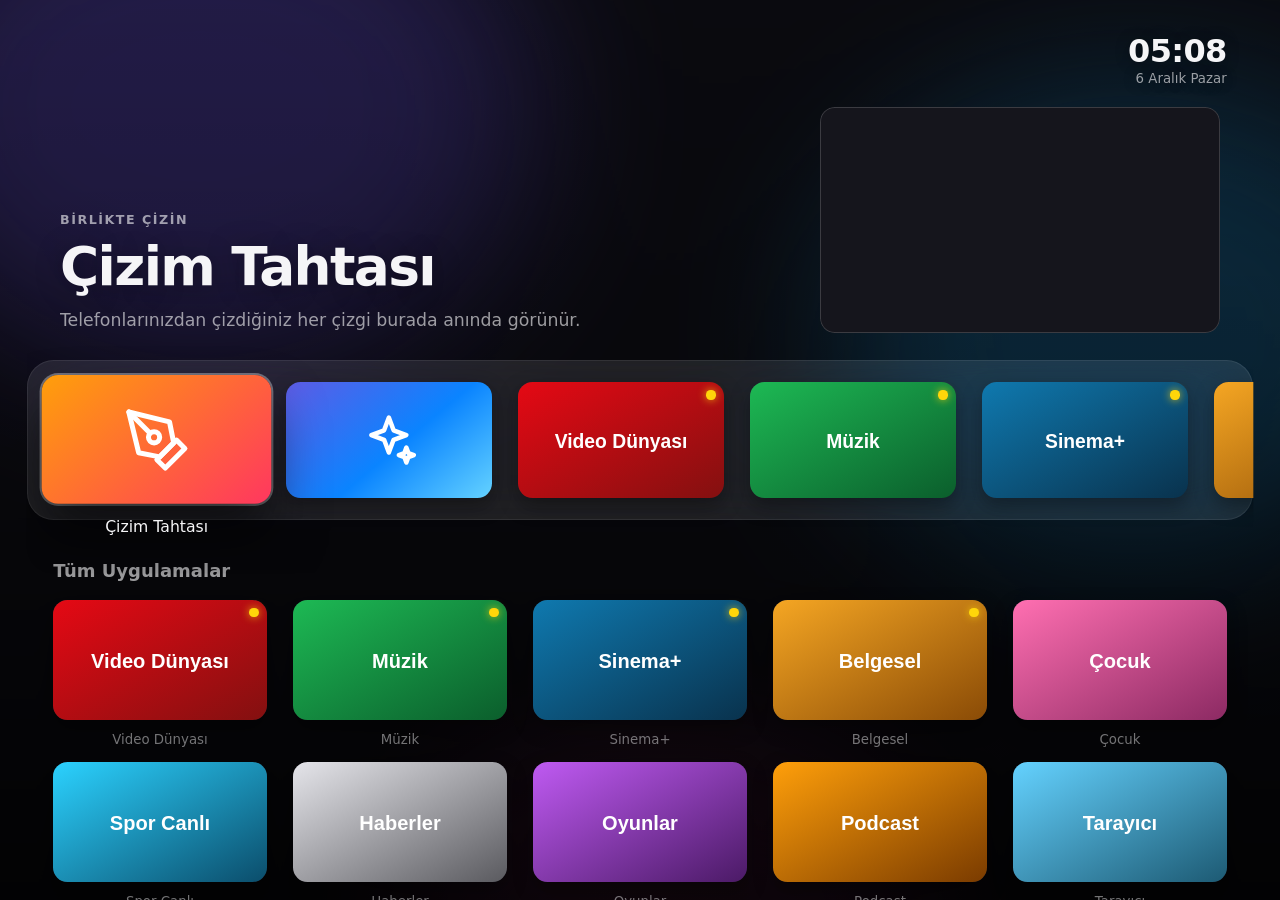
==== app/src/main/assets/web/index.html @ b08f988d "Ev TV 1.0: Android TV kutusu için reklamsız ana ekran - Apple TV tarzı ana ekran: favoriler sırası, " ====
<!doctype html>
<html lang="tr">
<head>
  <meta charset="utf-8">
  <meta name="viewport" content="width=device-width, initial-scale=1">
  <title>Ev TV</title>
  <link rel="stylesheet" href="tv.css">
</head>
<body>
  <!-- Arka plan: odaklanan uygulamanın bulanık görseli + yumuşak renk lekeleri -->
  <div id="wallpaper" aria-hidden="true">
    <div class="wp-layer" id="wpA"></div>
    <div class="wp-layer" id="wpB"></div>
    <div class="wp-blob wp-1"></div>
    <div class="wp-blob wp-2"></div>
    <div class="wp-blob wp-3"></div>
    <div class="wp-shade"></div>
  </div>

  <div class="clock" id="clock"><span id="time">--:--</span><span id="date"></span></div>

  <!-- ANA EKRAN -->
  <section id="home" class="screen active">
    <div id="homeScroller">
      <div class="shelf" id="shelf">
        <div class="shelf-text">
          <div class="shelf-kicker" id="shelfKicker"></div>
          <h1 class="shelf-title" id="shelfTitle">Hoş geldin</h1>
          <p class="shelf-sub" id="shelfSub"></p>
        </div>
        <div class="shelf-side" id="shelfSide"></div>
      </div>

      <div class="dock"><div class="dock-track" id="dock"></div></div>

      <div class="grid-wrap">
        <h2 class="row-title">Tüm Uygulamalar</h2>
        <div class="grid" id="grid"></div>
        <p class="hint">İpucu: Bir uygulamada <b>OK</b>'a basılı tut ya da <b>Menü</b> tuşuna bas → üst sıraya ekle / çıkar</p>
      </div>
    </div>
  </section>

  <!-- ÇİZİM TAHTASI -->
  <section id="draw" class="screen">
    <div class="screen-head">
      <h1>Çizim Tahtası</h1>
      <p>Telefonlarınızdan çizin, burada anında görünsün.</p>
    </div>
    <div class="draw-layout">
      <div class="board-frame"><canvas id="board" width="1920" height="1080"></canvas>
        <div class="board-empty" id="boardEmpty">Henüz çizim yok. Telefonla QR'ı okutup başlayın.</div>
      </div>
      <aside class="side-panel">
        <div class="qr-card"><div class="qr" data-qr></div><span>Telefondan çizmek için okut</span></div>
        <button class="btn focusable" data-action="clearBoard">Tahtayı Temizle</button>
        <button class="btn focusable" data-action="home">Ana Ekran</button>
      </aside>
    </div>
  </section>

  <!-- ASİSTAN -->
  <section id="assistant" class="screen">
    <div class="screen-head">
      <h1>Asistan</h1>
      <p>Kumandanın mikrofon tuşuna bas ya da telefondan yaz.</p>
    </div>
    <div class="assist-layout">
      <div class="chat" id="chat"></div>
      <aside class="side-panel">
        <div class="notice" id="keyNotice" hidden>Asistan için Claude API anahtarı gerekli. QR'ı okut → <b>Ayarlar</b> sekmesine anahtarını yapıştır.</div>
        <div class="qr-card"><div class="qr" data-qr></div><span>Telefondan soru sor</span></div>
        <button class="btn focusable primary" data-action="voice">🎤  Konuş</button>
        <button class="btn focusable" data-action="resetChat">Yeni Sohbet</button>
        <button class="btn focusable" data-action="home">Ana Ekran</button>
      </aside>
    </div>
  </section>

  <!-- TELEFON BAĞLA -->
  <section id="connect" class="screen">
    <div class="connect">
      <div class="qr-card big"><div class="qr" data-qr></div></div>
      <div class="connect-text">
        <h1>Telefonu Bağla</h1>
        <ol>
          <li>Telefon TV kutusuyla <b>aynı Wi-Fi</b>'a bağlı olsun.</li>
          <li>Kamerayla QR kodu okut.</li>
          <li>Açılan sayfadan çiz, asistana sor, ayarları yap.</li>
        </ol>
        <p class="url" id="connectUrl"></p>
        <p class="muted">Eşin de aynı QR'ı okutursa aynı tahtaya birlikte çizersiniz.</p>
        <button class="btn focusable" data-action="home">Ana Ekran</button>
      </div>
    </div>
  </section>

  <div id="toast" role="status"></div>

  <script src="qrcode.js"></script>
  <script src="tv.js"></script>
</body>
</html>
---- app/src/main/assets/web/tv.css ----
/* Ev TV — tvOS esintili, cam efektli koyu arayüz. 1rem = ekran genişliği / 96 (1920px'te 20px). */
:root {
  --bg: #0b0b10;
  --glass: rgba(255, 255, 255, 0.10);
  --glass-strong: rgba(255, 255, 255, 0.18);
  --stroke: rgba(255, 255, 255, 0.16);
  --text: #f5f5f7;
  --muted: rgba(245, 245, 247, 0.62);
  --accent: #0a84ff;
  --radius: 1.1rem;
  --ease: cubic-bezier(.2, .8, .2, 1);
}

* { box-sizing: border-box; }

html {
  font-size: calc(100vw / 96);
  background: var(--bg);
}

body {
  margin: 0;
  width: 100vw;
  height: 100vh;
  overflow: hidden;
  color: var(--text);
  background: var(--bg);
  font-family: -apple-system, "SF Pro Display", "Inter", "Roboto", "Helvetica Neue", system-ui, sans-serif;
  -webkit-font-smoothing: antialiased;
  user-select: none;
  cursor: none;
}

button { font: inherit; color: inherit; }

/* ---------------------------------------------------------------- arka plan */
#wallpaper { position: fixed; inset: 0; overflow: hidden; z-index: 0; }
.wp-layer {
  position: absolute; inset: -10%;
  background-size: cover; background-position: center;
  filter: blur(4rem) saturate(1.4) brightness(.7);
  opacity: 0; transform: scale(1.1);
  transition: opacity 900ms var(--ease);
}
.wp-layer.show { opacity: .85; }
.wp-blob {
  position: absolute; border-radius: 50%;
  filter: blur(6rem); opacity: .55;
  animation: drift 28s ease-in-out infinite alternate;
}
.wp-1 { width: 50rem; height: 40rem; left: -10rem; top: -12rem; background: #3a2d7a; }
.wp-2 { width: 46rem; height: 38rem; right: -12rem; top: 6rem; background: #0f4c6e; animation-duration: 34s; }
.wp-3 { width: 40rem; height: 30rem; left: 30rem; bottom: -18rem; background: #5b1f45; animation-duration: 40s; }
@keyframes drift {
  from { transform: translate(0, 0) scale(1); }
  to   { transform: translate(6rem, 3rem) scale(1.15); }
}
.wp-shade {
  position: absolute; inset: 0;
  background:
    linear-gradient(180deg, rgba(0,0,0,.05) 0%, rgba(0,0,0,.25) 45%, rgba(0,0,0,.75) 100%);
}

/* ---------------------------------------------------------------- saat */
.clock {
  position: fixed; top: 2.4rem; right: 4rem; z-index: 5;
  display: flex; flex-direction: column; align-items: flex-end;
  text-shadow: 0 .1rem 1rem rgba(0,0,0,.4);
}
#time { font-size: 2.4rem; font-weight: 600; letter-spacing: -.02em; }
#date { font-size: 1rem; color: var(--muted); margin-top: .1rem; text-transform: capitalize; }
.clock { transition: opacity 300ms var(--ease); }
body.grid-scrolled .clock { opacity: 0; }

/* ---------------------------------------------------------------- ekranlar */
.screen {
  position: fixed; inset: 0; z-index: 1;
  opacity: 0; visibility: hidden;
  transform: scale(1.02);
  transition: opacity 350ms var(--ease), transform 450ms var(--ease), visibility 0s linear 350ms;
}
.screen.active {
  opacity: 1; visibility: visible; transform: none;
  transition: opacity 350ms var(--ease), transform 450ms var(--ease);
}

/* ---------------------------------------------------------------- ana ekran */
#homeScroller {
  position: relative;
  padding: 0 4rem;
  transition: transform 550ms var(--ease);
}

.shelf {
  height: 27rem;
  display: flex; align-items: flex-end; justify-content: space-between;
  padding: 0 .5rem 2rem;
  transition: opacity 400ms var(--ease);
}
#home.scrolled .shelf { opacity: 0; }
.shelf-text { max-width: 48rem; }
.shelf-kicker {
  font-size: .95rem; font-weight: 600; letter-spacing: .12em; text-transform: uppercase;
  color: var(--muted); margin-bottom: .6rem; min-height: 1.2rem;
}
.shelf-title {
  margin: 0; font-size: 4rem; line-height: 1.15; font-weight: 700; letter-spacing: -.03em;
  text-shadow: 0 .2rem 2rem rgba(0,0,0,.35);
}
.shelf-sub {
  margin: .8rem 0 0; font-size: 1.3rem; line-height: 1.45; color: var(--muted);
  display: -webkit-box; -webkit-line-clamp: 3; -webkit-box-orient: vertical; overflow: hidden;
}
.shelf-side {
  width: 30rem; height: 17rem; flex: none;
  border-radius: var(--radius); overflow: hidden;
  display: flex; align-items: center; justify-content: center;
  transition: opacity 300ms var(--ease);
}
.shelf-side:empty { opacity: 0; }
.shelf-side canvas {
  width: 100%; height: 100%;
  background: #15151c; border: 1px solid var(--stroke); border-radius: var(--radius);
}
.shelf-side .qr-card { transform: scale(.9); }

/* Üst sıra: cam "dock" */
.dock {
  padding: 1.6rem 2rem; margin: 0 -2rem;
  border-radius: 2rem;
  background: var(--glass);
  border: 1px solid rgba(255,255,255,.08);
  backdrop-filter: blur(2.5rem) saturate(1.6);
  -webkit-backdrop-filter: blur(2.5rem) saturate(1.6);
  /* yatayda kırp, dikeyde büyüyen kutucuk ve etiketi taşabilsin */
  clip-path: inset(-6rem 0 -4rem 0 round 2rem);
}
.dock-track {
  position: relative;
  display: flex; gap: 2rem; align-items: center;
  transition: transform 450ms var(--ease);
}

.grid-wrap { padding-top: 3rem; padding-bottom: 20rem; }
.row-title {
  margin: 0 0 1.4rem; font-size: 1.35rem; font-weight: 600; color: var(--muted);
}
.grid {
  display: grid;
  grid-template-columns: repeat(5, 1fr);
  gap: 3.2rem 2rem;
}
.hint { margin-top: 3rem; font-size: 1rem; color: var(--muted); }

/* ---------------------------------------------------------------- kutucuklar */
.tile {
  position: relative;
  flex: none;
  width: 15.4rem;
  transition: transform 300ms var(--ease);
  perspective: 60rem;
}
.grid .tile { width: 100%; }
.tile .art {
  position: relative;
  aspect-ratio: 16 / 9;
  border-radius: var(--radius);
  overflow: hidden;
  background: linear-gradient(160deg, #2c2c35, #1a1a21);
  box-shadow: 0 .6rem 1.4rem rgba(0,0,0,.35);
  transition: transform 300ms var(--ease), box-shadow 300ms var(--ease);
  display: flex; align-items: center; justify-content: center;
}
.tile .art img.banner { width: 100%; height: 100%; object-fit: cover; }
.tile .art img.icon { width: 34%; height: auto; filter: drop-shadow(0 .3rem .6rem rgba(0,0,0,.35)); }
.tile .art .glyph { width: 32%; height: 52%; color: #fff; }
.tile .art::after {
  /* parlama */
  content: ""; position: absolute; inset: 0; pointer-events: none;
  background: linear-gradient(115deg, rgba(255,255,255,0) 30%, rgba(255,255,255,.28) 48%, rgba(255,255,255,0) 62%);
  background-size: 250% 100%; background-position: 120% 0;
  opacity: 0; transition: opacity 300ms var(--ease);
}
.tile .label {
  position: absolute; left: 0; right: 0; top: calc(100% + .9rem);
  text-align: center; font-size: 1.05rem; font-weight: 500;
  white-space: nowrap; overflow: hidden; text-overflow: ellipsis;
  opacity: 0; transform: translateY(-.4rem);
  transition: opacity 250ms var(--ease), transform 250ms var(--ease);
}
.grid .tile .label { opacity: .75; transform: none; font-size: 1rem; color: var(--muted); }
.tile .fav-dot {
  position: absolute; top: .6rem; right: .6rem; width: .7rem; height: .7rem; border-radius: 50%;
  background: #ffd60a; box-shadow: 0 0 .6rem rgba(255,214,10,.8); display: none;
}
.tile.is-fav .fav-dot { display: block; }

.tile.focused { z-index: 3; transform: scale(1.12); }
.tile.focused .art {
  box-shadow: 0 2.2rem 3.5rem rgba(0,0,0,.55), 0 0 0 .14rem rgba(255,255,255,.35);
  animation: float 6s ease-in-out infinite;
}
.tile.focused .art::after { opacity: 1; animation: glare 6s ease-in-out infinite; }
.tile.focused .label { opacity: 1; transform: none; color: var(--text); }
.tile.pressed { transform: scale(1.04); transition-duration: 120ms; }

@keyframes float {
  0%, 100% { transform: rotateX(0deg) rotateY(0deg); }
  25% { transform: rotateX(2deg) rotateY(-3deg); }
  75% { transform: rotateX(-2deg) rotateY(3deg); }
}
@keyframes glare {
  0%, 100% { background-position: 120% 0; }
  50% { background-position: -20% 0; }
}

/* Yerleşik kutucuk renkleri */
.art.c-draw { background: linear-gradient(140deg, #ff9f0a 0%, #ff375f 100%); }
.art.c-assistant { background: linear-gradient(140deg, #5e5ce6 0%, #0a84ff 55%, #64d2ff 100%); }
.art.c-connect { background: linear-gradient(140deg, #30d158 0%, #0e8f6b 100%); }
.art.c-settings { background: linear-gradient(140deg, #8e8e93 0%, #3a3a3c 100%); }

/* ---------------------------------------------------------------- ortak */
.screen-head { padding: 3rem 4rem 0; }
.screen-head h1 { margin: 0; font-size: 3rem; font-weight: 700; letter-spacing: -.03em; }
.screen-head p { margin: .5rem 0 0; font-size: 1.3rem; color: var(--muted); }

.side-panel {
  width: 20rem; flex: none;
  display: flex; flex-direction: column; gap: 1.1rem;
}

.btn {
  display: block; width: 100%;
  padding: 1.05rem 1.4rem; border-radius: 1rem; border: 0;
  background: var(--glass); color: var(--text);
  font-size: 1.25rem; font-weight: 600; text-align: center;
  backdrop-filter: blur(2rem); -webkit-backdrop-filter: blur(2rem);
  transition: transform 220ms var(--ease), background 220ms var(--ease), color 220ms var(--ease), box-shadow 220ms var(--ease);
}
.btn.focused {
  background: #f5f5f7; color: #111;
  transform: scale(1.06);
  box-shadow: 0 1.2rem 2.5rem rgba(0,0,0,.45);
}

.qr-card {
  background: #fff; color: #111; border-radius: 1.2rem;
  padding: 1.1rem; display: flex; flex-direction: column; align-items: center; gap: .7rem;
  font-size: 1rem; font-weight: 600; text-align: center;
  box-shadow: 0 1rem 2.5rem rgba(0,0,0,.35);
}
.qr { width: 12rem; height: 12rem; }
.qr svg { width: 100%; height: 100%; display: block; }
.qr-card.big .qr { width: 26rem; height: 26rem; }

.notice {
  padding: 1rem 1.2rem; border-radius: 1rem;
  background: rgba(255, 159, 10, .16); border: 1px solid rgba(255, 159, 10, .45);
  font-size: 1.05rem; line-height: 1.45;
}

/* ---------------------------------------------------------------- çizim */
.draw-layout { display: flex; gap: 2.5rem; padding: 2rem 4rem; align-items: flex-start; }
.board-frame {
  position: relative; flex: 1;
  aspect-ratio: 16 / 9;
  max-height: calc(100vh - 13rem);
  border-radius: 1.6rem; overflow: hidden;
  background: radial-gradient(120% 120% at 30% 20%, #1e1e27 0%, #121218 70%);
  border: 1px solid var(--stroke);
  box-shadow: 0 2rem 4rem rgba(0,0,0,.5);
}
#board { width: 100%; height: 100%; display: block; }
.board-empty {
  position: absolute; inset: 0; display: flex; align-items: center; justify-content: center;
  font-size: 1.5rem; color: var(--muted); pointer-events: none;
}

/* ---------------------------------------------------------------- asistan */
.assist-layout { display: flex; gap: 2.5rem; padding: 2rem 4rem; height: calc(100vh - 9rem); }
.chat {
  flex: 1; overflow: hidden;
  display: flex; flex-direction: column; justify-content: flex-end; gap: 1.2rem;
  padding: 1rem 1rem 2rem;
  -webkit-mask-image: linear-gradient(180deg, transparent 0, #000 6rem);
  mask-image: linear-gradient(180deg, transparent 0, #000 6rem);
}
.msg {
  max-width: 80%; padding: 1.1rem 1.5rem; border-radius: 1.5rem;
  font-size: 1.55rem; line-height: 1.5; white-space: pre-wrap;
  animation: rise 400ms var(--ease);
}
.msg.user { align-self: flex-end; background: var(--accent); border-bottom-right-radius: .5rem; }
.msg.assistant {
  align-self: flex-start; background: var(--glass-strong);
  backdrop-filter: blur(2rem); -webkit-backdrop-filter: blur(2rem);
  border-bottom-left-radius: .5rem;
}
.msg.error { align-self: center; background: rgba(255, 69, 58, .2); font-size: 1.2rem; }
.msg.typing { display: flex; gap: .5rem; padding: 1.3rem 1.6rem; }
.msg.typing i {
  width: .7rem; height: .7rem; border-radius: 50%; background: var(--text); opacity: .4;
  animation: blink 1.2s infinite;
}
.msg.typing i:nth-child(2) { animation-delay: .2s; }
.msg.typing i:nth-child(3) { animation-delay: .4s; }
.chat-empty { align-self: center; margin: auto; text-align: center; color: var(--muted); font-size: 1.5rem; line-height: 1.6; }
@keyframes blink { 0%, 100% { opacity: .25; } 50% { opacity: 1; } }
@keyframes rise { from { opacity: 0; transform: translateY(1rem); } to { opacity: 1; transform: none; } }

/* ---------------------------------------------------------------- bağlan */
.connect { display: flex; align-items: center; justify-content: center; gap: 5rem; height: 100%; padding: 0 6rem; }
.connect-text { max-width: 40rem; }
.connect-text h1 { margin: 0 0 1.5rem; font-size: 3.4rem; letter-spacing: -.03em; }
.connect-text ol { margin: 0 0 1.5rem; padding-left: 1.8rem; font-size: 1.5rem; line-height: 1.9; }
.connect-text .btn { width: auto; display: inline-block; padding-left: 3rem; padding-right: 3rem; margin-top: 1rem; }
.url { font-family: ui-monospace, "Roboto Mono", monospace; font-size: 1.3rem; background: var(--glass); padding: .7rem 1rem; border-radius: .7rem; display: inline-block; }
.muted { color: var(--muted); font-size: 1.15rem; }

/* ---------------------------------------------------------------- bildirim */
#toast {
  position: fixed; left: 50%; bottom: 3rem; z-index: 10;
  transform: translate(-50%, 2rem); opacity: 0;
  padding: 1rem 1.8rem; border-radius: 1.4rem;
  background: rgba(40, 40, 48, .85); border: 1px solid var(--stroke);
  backdrop-filter: blur(2rem); -webkit-backdrop-filter: blur(2rem);
  font-size: 1.2rem; font-weight: 500;
  transition: opacity 300ms var(--ease), transform 300ms var(--ease);
}
#toast.show { opacity: 1; transform: translate(-50%, 0); }
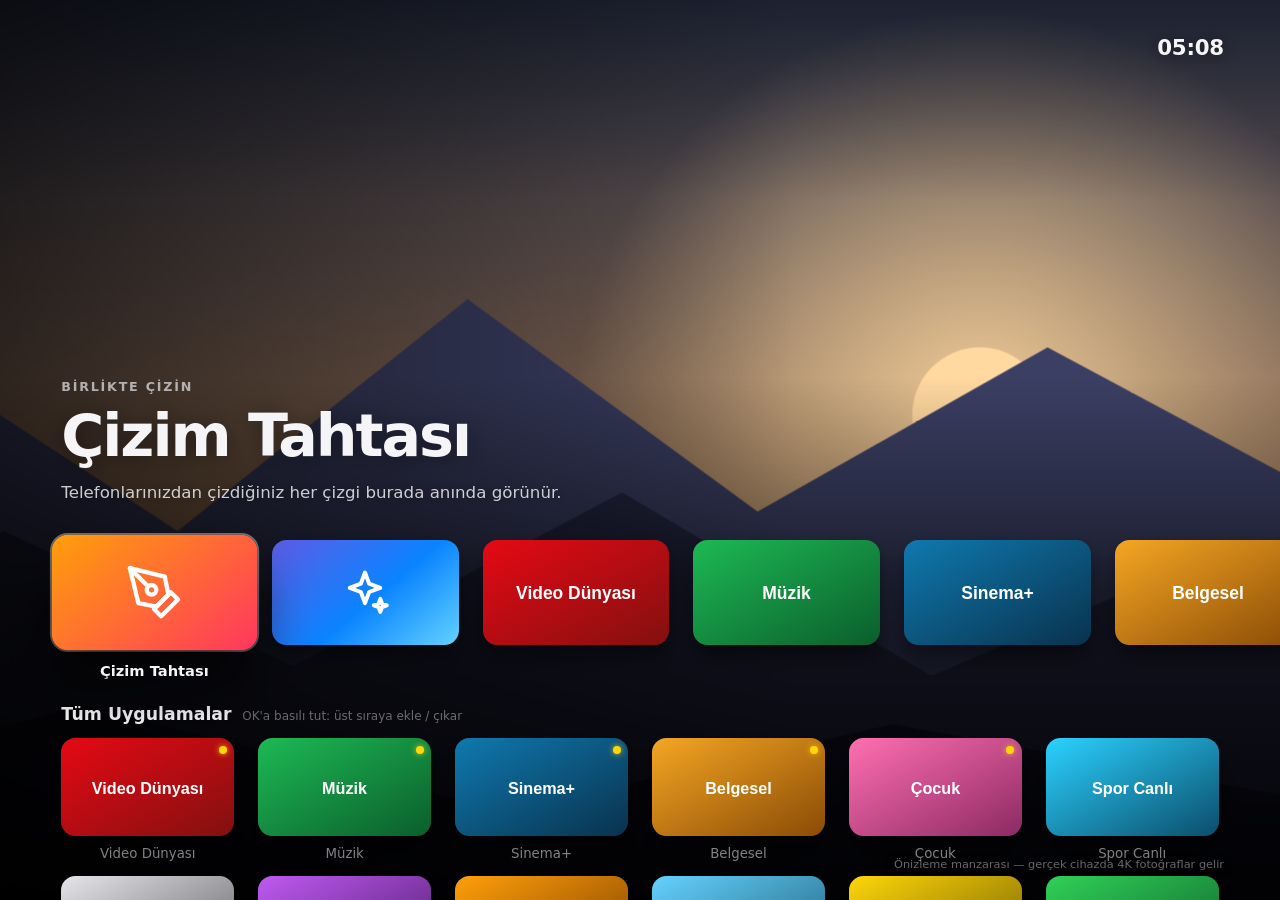
==== commit d0e799d6: "v1.2: sinematik ana ekran — hareketli 4K manzaralar, film/dizi rafları, detay, ekran koruyucu Co-Aut" ====
--- a/app/src/main/assets/web/index.html
+++ b/app/src/main/assets/web/index.html
@@ -7,42 +7,41 @@
   <link rel="stylesheet" href="tv.css">
 </head>
 <body>
-  <!-- Arka plan: odaklanan uygulamanın bulanık görseli + yumuşak renk lekeleri -->
-  <div id="wallpaper" aria-hidden="true">
-    <div class="wp-layer" id="wpA"></div>
-    <div class="wp-layer" id="wpB"></div>
-    <div class="wp-blob wp-1"></div>
-    <div class="wp-blob wp-2"></div>
-    <div class="wp-blob wp-3"></div>
-    <div class="wp-shade"></div>
+  <!-- Arka plan: hareketli 4K manzaralar / seçili yapımın sahne görseli -->
+  <div id="bg" aria-hidden="true">
+    <div class="bg-layer" id="bgA"></div>
+    <div class="bg-layer" id="bgB"></div>
+    <div class="bg-shade"></div>
   </div>
 
-  <div class="clock" id="clock"><span id="time">--:--</span><span id="date"></span></div>
+  <div class="clock" id="clock"><span id="time">--:--</span></div>
+  <div class="credit" id="credit"></div>
 
   <!-- ANA EKRAN -->
   <section id="home" class="screen active">
-    <div id="homeScroller">
-      <div class="shelf" id="shelf">
-        <div class="shelf-text">
-          <div class="shelf-kicker" id="shelfKicker"></div>
-          <h1 class="shelf-title" id="shelfTitle">Hoş geldin</h1>
-          <p class="shelf-sub" id="shelfSub"></p>
-        </div>
-        <div class="shelf-side" id="shelfSide"></div>
-      </div>
+    <div class="hero" id="hero">
+      <div class="hero-kicker" id="heroKicker"></div>
+      <h1 class="hero-title" id="heroTitle"></h1>
+      <div class="hero-meta" id="heroMeta"></div>
+      <p class="hero-sub" id="heroSub"></p>
+    </div>
+    <div class="rows" id="rows"></div>
+  </section>
 
-      <div class="dock"><div class="dock-track" id="dock"></div></div>
-
-      <div class="grid-wrap">
-        <h2 class="row-title">Tüm Uygulamalar</h2>
-        <div class="grid" id="grid"></div>
-        <p class="hint">İpucu: Bir uygulamada <b>OK</b>'a basılı tut ya da <b>Menü</b> tuşuna bas → üst sıraya ekle / çıkar</p>
-      </div>
+  <!-- YAPIM DETAYI -->
+  <section id="detail" class="screen">
+    <div class="detail">
+      <div class="hero-kicker" id="dKicker"></div>
+      <h1 class="detail-title" id="dTitle"></h1>
+      <div class="hero-meta" id="dMeta"></div>
+      <p class="detail-sub" id="dSub"></p>
+      <div class="detail-actions" id="dActions"></div>
+      <p class="detail-note" id="dNote"></p>
     </div>
   </section>
 
   <!-- ÇİZİM TAHTASI -->
-  <section id="draw" class="screen">
+  <section id="draw" class="screen panel-screen">
     <div class="screen-head">
       <h1>Çizim Tahtası</h1>
       <p>Telefonlarınızdan çizin, burada anında görünsün.</p>
@@ -60,7 +59,7 @@
   </section>
 
   <!-- ASİSTAN -->
-  <section id="assistant" class="screen">
+  <section id="assistant" class="screen panel-screen">
     <div class="screen-head">
       <h1>Asistan</h1>
       <p>Kumandanın mikrofon tuşuna bas ya da telefondan yaz.</p>
@@ -68,9 +67,9 @@
     <div class="assist-layout">
       <div class="chat" id="chat"></div>
       <aside class="side-panel">
-        <div class="notice" id="keyNotice" hidden>Asistan için Claude API anahtarı gerekli. QR'ı okut → <b>Ayarlar</b> sekmesine anahtarını yapıştır.</div>
+        <div class="notice" id="keyNotice" hidden>Asistan için Claude API anahtarı gerekli. QR'ı okut → <b>Ayarlar</b>.</div>
         <div class="qr-card"><div class="qr" data-qr></div><span>Telefondan soru sor</span></div>
-        <button class="btn focusable primary" data-action="voice">🎤  Konuş</button>
+        <button class="btn focusable" data-action="voice">🎤  Konuş</button>
         <button class="btn focusable" data-action="resetChat">Yeni Sohbet</button>
         <button class="btn focusable" data-action="home">Ana Ekran</button>
       </aside>
@@ -78,26 +77,33 @@
   </section>
 
   <!-- TELEFON BAĞLA -->
-  <section id="connect" class="screen">
+  <section id="connect" class="screen panel-screen">
     <div class="connect">
       <div class="qr-card big"><div class="qr" data-qr></div></div>
       <div class="connect-text">
         <h1>Telefonu Bağla</h1>
         <ol>
-          <li>Telefon TV kutusuyla <b>aynı Wi-Fi</b>'a bağlı olsun.</li>
-          <li>Kamerayla QR kodu okut.</li>
-          <li>Açılan sayfadan çiz, asistana sor, ayarları yap.</li>
+          <li>Kamerayla QR kodu okut (telefonun internete bağlı olması yeter).</li>
+          <li>Açılan sayfayı ana ekrana ekle; evde de dışarıda da çalışır.</li>
+          <li>Çiz, asistana sor. API anahtarını bir kez evden gir.</li>
         </ol>
         <p class="url" id="connectUrl"></p>
-        <p class="muted">Eşin de aynı QR'ı okutursa aynı tahtaya birlikte çizersiniz.</p>
-        <button class="btn focusable" data-action="home">Ana Ekran</button>
+        <p class="muted">Eşin de aynı QR'ı okutursa aynı tahtaya birlikte çizersiniz — farklı şehirlerde olsanız bile.</p>
+        <button class="btn focusable inline" data-action="home">Ana Ekran</button>
       </div>
     </div>
   </section>
 
+  <!-- EKRAN KORUYUCU -->
+  <div id="saver" aria-hidden="true">
+    <div class="saver-clock" id="saverTime"></div>
+    <div class="saver-date" id="saverDate"></div>
+  </div>
+
   <div id="toast" role="status"></div>
 
   <script src="qrcode.js"></script>
+  <script src="supabase.js"></script>
   <script src="tv.js"></script>
 </body>
 </html>
--- a/app/src/main/assets/web/tv.css
+++ b/app/src/main/assets/web/tv.css
@@ -1,331 +1,324 @@
-/* Ev TV — tvOS esintili, cam efektli koyu arayüz. 1rem = ekran genişliği / 96 (1920px'te 20px). */
+/* Ev TV — tvOS esintili sinematik arayüz. 1rem = ekran genişliği / 96 (1920px'te 20px). */
 :root {
-  --bg: #0b0b10;
-  --glass: rgba(255, 255, 255, 0.10);
-  --glass-strong: rgba(255, 255, 255, 0.18);
-  --stroke: rgba(255, 255, 255, 0.16);
   --text: #f5f5f7;
-  --muted: rgba(245, 245, 247, 0.62);
+  --muted: rgba(245, 245, 247, .66);
+  --faint: rgba(245, 245, 247, .42);
+  --glass: rgba(255, 255, 255, .12);
+  --glass-strong: rgba(255, 255, 255, .2);
+  --stroke: rgba(255, 255, 255, .16);
   --accent: #0a84ff;
   --radius: 1.1rem;
   --ease: cubic-bezier(.2, .8, .2, 1);
+  --row-top: 60vh;
 }
 
 * { box-sizing: border-box; }
-
-html {
-  font-size: calc(100vw / 96);
-  background: var(--bg);
-}
-
+html { font-size: calc(100vw / 96); background: #000; }
 body {
-  margin: 0;
-  width: 100vw;
-  height: 100vh;
-  overflow: hidden;
-  color: var(--text);
-  background: var(--bg);
+  margin: 0; width: 100vw; height: 100vh; overflow: hidden;
+  color: var(--text); background: #000;
   font-family: -apple-system, "SF Pro Display", "Inter", "Roboto", "Helvetica Neue", system-ui, sans-serif;
-  -webkit-font-smoothing: antialiased;
-  user-select: none;
-  cursor: none;
-}
-
+  -webkit-font-smoothing: antialiased; user-select: none; cursor: none;
+}
 button { font: inherit; color: inherit; }
 
-/* ---------------------------------------------------------------- arka plan */
-#wallpaper { position: fixed; inset: 0; overflow: hidden; z-index: 0; }
-.wp-layer {
-  position: absolute; inset: -10%;
+/* ================================================================ arka plan */
+#bg { position: fixed; inset: 0; z-index: 0; overflow: hidden; background: #05060a; }
+.bg-layer {
+  position: absolute; inset: 0;
   background-size: cover; background-position: center;
-  filter: blur(4rem) saturate(1.4) brightness(.7);
-  opacity: 0; transform: scale(1.1);
-  transition: opacity 900ms var(--ease);
-}
-.wp-layer.show { opacity: .85; }
-.wp-blob {
-  position: absolute; border-radius: 50%;
-  filter: blur(6rem); opacity: .55;
-  animation: drift 28s ease-in-out infinite alternate;
-}
-.wp-1 { width: 50rem; height: 40rem; left: -10rem; top: -12rem; background: #3a2d7a; }
-.wp-2 { width: 46rem; height: 38rem; right: -12rem; top: 6rem; background: #0f4c6e; animation-duration: 34s; }
-.wp-3 { width: 40rem; height: 30rem; left: 30rem; bottom: -18rem; background: #5b1f45; animation-duration: 40s; }
-@keyframes drift {
-  from { transform: translate(0, 0) scale(1); }
-  to   { transform: translate(6rem, 3rem) scale(1.15); }
-}
-.wp-shade {
+  opacity: 0; transition: opacity 1600ms ease;
+  will-change: transform, opacity;
+}
+.bg-layer.on { opacity: 1; }
+/* Ken Burns: yavaş yakınlaşma + kayma, yön sırayla değişir */
+.bg-layer.kb1 { animation: kb1 34s linear forwards; }
+.bg-layer.kb2 { animation: kb2 34s linear forwards; }
+.bg-layer.kb3 { animation: kb3 34s linear forwards; }
+.bg-layer.kb4 { animation: kb4 34s linear forwards; }
+@keyframes kb1 { from { transform: scale(1.04) translate(0, 0); } to { transform: scale(1.16) translate(-2.5%, -1.5%); } }
+@keyframes kb2 { from { transform: scale(1.16) translate(2%, 1%); } to { transform: scale(1.04) translate(0, 0); } }
+@keyframes kb3 { from { transform: scale(1.05) translate(2%, -1%); } to { transform: scale(1.15) translate(-1%, 1.5%); } }
+@keyframes kb4 { from { transform: scale(1.15) translate(-2%, 1%); } to { transform: scale(1.05) translate(1.5%, -1%); } }
+.bg-layer.still { animation: none; transform: scale(1.03); }
+.bg-shade {
   position: absolute; inset: 0;
   background:
-    linear-gradient(180deg, rgba(0,0,0,.05) 0%, rgba(0,0,0,.25) 45%, rgba(0,0,0,.75) 100%);
-}
-
-/* ---------------------------------------------------------------- saat */
+    linear-gradient(90deg, rgba(0,0,0,.62) 0%, rgba(0,0,0,.25) 38%, rgba(0,0,0,0) 62%),
+    linear-gradient(180deg, rgba(0,0,0,.35) 0%, rgba(0,0,0,0) 22%, rgba(0,0,0,0) 42%, rgba(0,0,0,.55) 66%, rgba(0,0,0,.9) 100%);
+  transition: background 600ms var(--ease);
+}
+body.deep .bg-shade { background: rgba(0,0,0,.72); }
+body.panel .bg-shade { background: rgba(0,0,0,.78); }
+body.panel .bg-layer { filter: blur(2.5rem) saturate(1.2); transition: opacity 1600ms ease, filter 600ms ease; }
+
+/* ================================================================ üst bilgiler */
 .clock {
-  position: fixed; top: 2.4rem; right: 4rem; z-index: 5;
-  display: flex; flex-direction: column; align-items: flex-end;
-  text-shadow: 0 .1rem 1rem rgba(0,0,0,.4);
-}
-#time { font-size: 2.4rem; font-weight: 600; letter-spacing: -.02em; }
-#date { font-size: 1rem; color: var(--muted); margin-top: .1rem; text-transform: capitalize; }
-.clock { transition: opacity 300ms var(--ease); }
-body.grid-scrolled .clock { opacity: 0; }
-
-/* ---------------------------------------------------------------- ekranlar */
+  position: fixed; top: 2.6rem; right: 4.2rem; z-index: 6;
+  font-size: 1.6rem; font-weight: 600; letter-spacing: -.01em;
+  text-shadow: 0 .1rem 1.2rem rgba(0,0,0,.5);
+  transition: opacity 400ms var(--ease);
+}
+.credit {
+  position: fixed; right: 4.2rem; bottom: 2rem; z-index: 2;
+  max-width: 34rem; text-align: right;
+  font-size: .85rem; line-height: 1.4; color: var(--faint);
+  text-shadow: 0 .1rem .6rem rgba(0,0,0,.6);
+  transition: opacity 600ms var(--ease);
+}
+body.deep .credit, body.panel .credit, body.media .credit { opacity: 0; }
+
+/* ================================================================ ekranlar */
 .screen {
   position: fixed; inset: 0; z-index: 1;
-  opacity: 0; visibility: hidden;
-  transform: scale(1.02);
-  transition: opacity 350ms var(--ease), transform 450ms var(--ease), visibility 0s linear 350ms;
+  opacity: 0; visibility: hidden; transform: scale(1.015);
+  transition: opacity 400ms var(--ease), transform 500ms var(--ease), visibility 0s linear 400ms;
 }
 .screen.active {
   opacity: 1; visibility: visible; transform: none;
-  transition: opacity 350ms var(--ease), transform 450ms var(--ease);
-}
-
-/* ---------------------------------------------------------------- ana ekran */
-#homeScroller {
-  position: relative;
-  padding: 0 4rem;
-  transition: transform 550ms var(--ease);
-}
-
-.shelf {
-  height: 27rem;
-  display: flex; align-items: flex-end; justify-content: space-between;
-  padding: 0 .5rem 2rem;
-  transition: opacity 400ms var(--ease);
-}
-#home.scrolled .shelf { opacity: 0; }
-.shelf-text { max-width: 48rem; }
-.shelf-kicker {
-  font-size: .95rem; font-weight: 600; letter-spacing: .12em; text-transform: uppercase;
-  color: var(--muted); margin-bottom: .6rem; min-height: 1.2rem;
-}
-.shelf-title {
-  margin: 0; font-size: 4rem; line-height: 1.15; font-weight: 700; letter-spacing: -.03em;
-  text-shadow: 0 .2rem 2rem rgba(0,0,0,.35);
-}
-.shelf-sub {
-  margin: .8rem 0 0; font-size: 1.3rem; line-height: 1.45; color: var(--muted);
+  transition: opacity 400ms var(--ease), transform 500ms var(--ease);
+}
+
+/* ================================================================ hero */
+.hero {
+  position: absolute; left: 4.6rem; top: 0; height: calc(var(--row-top) - 2.6rem);
+  width: 52rem;
+  display: flex; flex-direction: column; justify-content: flex-end;
+  transition: opacity 450ms var(--ease), transform 450ms var(--ease);
+}
+.hero.swap { opacity: 0; transform: translateY(.6rem); }
+.hero-kicker {
+  font-size: .95rem; font-weight: 700; letter-spacing: .14em; text-transform: uppercase;
+  color: var(--muted); margin-bottom: .7rem; min-height: 1.2rem;
+}
+.hero-title {
+  margin: 0; font-size: 4.4rem; line-height: 1.12; font-weight: 800; letter-spacing: -.035em;
+  text-shadow: 0 .2rem 1.6rem rgba(0,0,0,.4);
+  max-width: 48rem;
+}
+.hero-meta {
+  display: flex; flex-wrap: wrap; gap: .5rem .9rem; align-items: center;
+  margin-top: .9rem; font-size: 1.05rem; font-weight: 600; color: var(--muted);
+}
+.hero-meta:empty { display: none; }
+.hero-meta .chip {
+  padding: .25rem .65rem; border-radius: .45rem;
+  background: rgba(255,255,255,.16); color: var(--text); font-size: .9rem; font-weight: 700;
+}
+.hero-meta .star { color: #ffd60a; }
+.hero-sub {
+  margin: .8rem 0 0; max-width: 46rem;
+  font-size: 1.25rem; line-height: 1.5; color: rgba(245,245,247,.82);
+  text-shadow: 0 .1rem .8rem rgba(0,0,0,.5);
   display: -webkit-box; -webkit-line-clamp: 3; -webkit-box-orient: vertical; overflow: hidden;
 }
-.shelf-side {
-  width: 30rem; height: 17rem; flex: none;
-  border-radius: var(--radius); overflow: hidden;
+body.deep .hero { opacity: .0; }
+
+/* ================================================================ raflar */
+.rows {
+  position: absolute; left: 0; right: 0; top: var(--row-top);
+  transition: transform 600ms var(--ease);
+}
+.row { padding: 0 4.6rem; margin-bottom: 2.6rem; transition: opacity 450ms var(--ease); }
+.row[data-row=top] { margin-bottom: 4.4rem; }
+.row.past { opacity: 0; }
+.row-title {
+  margin: 0 0 1.1rem; font-size: 1.3rem; font-weight: 700; color: var(--text);
+  text-shadow: 0 .1rem .8rem rgba(0,0,0,.5);
+}
+.row-title small { font-weight: 500; color: var(--faint); font-size: .9rem; margin-left: .8rem; }
+.track-clip { overflow: visible; margin: 0 -4.6rem; padding: 0 4.6rem; clip-path: inset(-8rem 0 -6rem 0); }
+.track { display: flex; gap: 1.8rem; transition: transform 500ms var(--ease); position: relative; }
+.grid { display: grid; grid-template-columns: repeat(6, 1fr); gap: 3rem 1.8rem; position: relative; }
+.attrib { padding: 0 4.6rem 30vh; font-size: .8rem; color: var(--faint); }
+
+/* ================================================================ kartlar */
+.tile { position: relative; flex: none; transition: transform 320ms var(--ease); }
+.tile .art {
+  position: relative; overflow: hidden;
+  border-radius: var(--radius);
+  background: linear-gradient(160deg, #2c2c35, #17171d);
+  box-shadow: 0 .8rem 1.6rem rgba(0,0,0,.45);
   display: flex; align-items: center; justify-content: center;
+  transition: box-shadow 320ms var(--ease), transform 320ms var(--ease);
+}
+.tile .art::after {
+  content: ""; position: absolute; inset: 0; pointer-events: none;
+  background: linear-gradient(115deg, rgba(255,255,255,0) 32%, rgba(255,255,255,.26) 48%, rgba(255,255,255,0) 60%);
+  background-size: 250% 100%; background-position: 130% 0; opacity: 0;
   transition: opacity 300ms var(--ease);
 }
-.shelf-side:empty { opacity: 0; }
-.shelf-side canvas {
-  width: 100%; height: 100%;
-  background: #15151c; border: 1px solid var(--stroke); border-radius: var(--radius);
-}
-.shelf-side .qr-card { transform: scale(.9); }
-
-/* Üst sıra: cam "dock" */
-.dock {
-  padding: 1.6rem 2rem; margin: 0 -2rem;
-  border-radius: 2rem;
-  background: var(--glass);
-  border: 1px solid rgba(255,255,255,.08);
-  backdrop-filter: blur(2.5rem) saturate(1.6);
-  -webkit-backdrop-filter: blur(2.5rem) saturate(1.6);
-  /* yatayda kırp, dikeyde büyüyen kutucuk ve etiketi taşabilsin */
-  clip-path: inset(-6rem 0 -4rem 0 round 2rem);
-}
-.dock-track {
-  position: relative;
-  display: flex; gap: 2rem; align-items: center;
-  transition: transform 450ms var(--ease);
-}
-
-.grid-wrap { padding-top: 3rem; padding-bottom: 20rem; }
-.row-title {
-  margin: 0 0 1.4rem; font-size: 1.35rem; font-weight: 600; color: var(--muted);
-}
-.grid {
-  display: grid;
-  grid-template-columns: repeat(5, 1fr);
-  gap: 3.2rem 2rem;
-}
-.hint { margin-top: 3rem; font-size: 1rem; color: var(--muted); }
-
-/* ---------------------------------------------------------------- kutucuklar */
-.tile {
-  position: relative;
-  flex: none;
-  width: 15.4rem;
-  transition: transform 300ms var(--ease);
-  perspective: 60rem;
-}
-.grid .tile { width: 100%; }
-.tile .art {
-  position: relative;
-  aspect-ratio: 16 / 9;
-  border-radius: var(--radius);
-  overflow: hidden;
-  background: linear-gradient(160deg, #2c2c35, #1a1a21);
-  box-shadow: 0 .6rem 1.4rem rgba(0,0,0,.35);
-  transition: transform 300ms var(--ease), box-shadow 300ms var(--ease);
-  display: flex; align-items: center; justify-content: center;
-}
-.tile .art img.banner { width: 100%; height: 100%; object-fit: cover; }
-.tile .art img.icon { width: 34%; height: auto; filter: drop-shadow(0 .3rem .6rem rgba(0,0,0,.35)); }
-.tile .art .glyph { width: 32%; height: 52%; color: #fff; }
-.tile .art::after {
-  /* parlama */
-  content: ""; position: absolute; inset: 0; pointer-events: none;
-  background: linear-gradient(115deg, rgba(255,255,255,0) 30%, rgba(255,255,255,.28) 48%, rgba(255,255,255,0) 62%);
-  background-size: 250% 100%; background-position: 120% 0;
-  opacity: 0; transition: opacity 300ms var(--ease);
-}
 .tile .label {
-  position: absolute; left: 0; right: 0; top: calc(100% + .9rem);
-  text-align: center; font-size: 1.05rem; font-weight: 500;
+  position: absolute; left: 0; right: 0; top: calc(100% + .8rem);
+  text-align: center; font-size: 1rem; font-weight: 600;
   white-space: nowrap; overflow: hidden; text-overflow: ellipsis;
-  opacity: 0; transform: translateY(-.4rem);
+  opacity: 0; transform: translateY(-.3rem);
   transition: opacity 250ms var(--ease), transform 250ms var(--ease);
-}
-.grid .tile .label { opacity: .75; transform: none; font-size: 1rem; color: var(--muted); }
+  text-shadow: 0 .1rem .6rem rgba(0,0,0,.6);
+}
+.tile.focused { z-index: 3; transform: scale(1.1); }
+.tile.focused .art {
+  box-shadow: 0 2.4rem 3.6rem rgba(0,0,0,.6), 0 0 0 .12rem rgba(255,255,255,.4);
+  animation: float 6s ease-in-out infinite;
+}
+.tile.focused .art::after { opacity: 1; animation: glare 6s ease-in-out infinite; }
+.tile.focused .label { opacity: 1; transform: none; }
+.tile.pressed { transform: scale(1.03); transition-duration: 120ms; }
+@keyframes float {
+  0%, 100% { transform: perspective(60rem) rotateX(0) rotateY(0); }
+  25% { transform: perspective(60rem) rotateX(2deg) rotateY(-3deg); }
+  75% { transform: perspective(60rem) rotateX(-2deg) rotateY(3deg); }
+}
+@keyframes glare { 0%, 100% { background-position: 130% 0; } 50% { background-position: -30% 0; } }
+
+/* Uygulama kutucukları (TV afişi 16:9) */
+.tile.app { width: 14rem; }
+.grid .tile.app { width: auto; }
+.tile.app .art { aspect-ratio: 16 / 9; }
+.tile.app .art img.banner { width: 100%; height: 100%; object-fit: cover; }
+.tile.app .art img.icon { width: 36%; height: auto; filter: drop-shadow(0 .3rem .6rem rgba(0,0,0,.35)); }
+.tile.app .art .glyph { width: 30%; height: 50%; color: #fff; }
+.tile.app .art .letter { font-size: 2.4rem; font-weight: 800; }
+.grid .tile.app .label { opacity: .8; transform: none; color: var(--muted); font-weight: 500; }
+.grid .tile.app.focused .label { color: var(--text); opacity: 1; }
 .tile .fav-dot {
-  position: absolute; top: .6rem; right: .6rem; width: .7rem; height: .7rem; border-radius: 50%;
-  background: #ffd60a; box-shadow: 0 0 .6rem rgba(255,214,10,.8); display: none;
-}
-.tile.is-fav .fav-dot { display: block; }
-
-.tile.focused { z-index: 3; transform: scale(1.12); }
-.tile.focused .art {
-  box-shadow: 0 2.2rem 3.5rem rgba(0,0,0,.55), 0 0 0 .14rem rgba(255,255,255,.35);
-  animation: float 6s ease-in-out infinite;
-}
-.tile.focused .art::after { opacity: 1; animation: glare 6s ease-in-out infinite; }
-.tile.focused .label { opacity: 1; transform: none; color: var(--text); }
-.tile.pressed { transform: scale(1.04); transition-duration: 120ms; }
-
-@keyframes float {
-  0%, 100% { transform: rotateX(0deg) rotateY(0deg); }
-  25% { transform: rotateX(2deg) rotateY(-3deg); }
-  75% { transform: rotateX(-2deg) rotateY(3deg); }
-}
-@keyframes glare {
-  0%, 100% { background-position: 120% 0; }
-  50% { background-position: -20% 0; }
-}
-
-/* Yerleşik kutucuk renkleri */
+  position: absolute; top: .55rem; right: .55rem; width: .6rem; height: .6rem; border-radius: 50%;
+  background: #ffd60a; box-shadow: 0 0 .5rem rgba(255,214,10,.8); display: none; z-index: 1;
+}
+.grid .tile.is-fav .fav-dot { display: block; }
 .art.c-draw { background: linear-gradient(140deg, #ff9f0a 0%, #ff375f 100%); }
 .art.c-assistant { background: linear-gradient(140deg, #5e5ce6 0%, #0a84ff 55%, #64d2ff 100%); }
 .art.c-connect { background: linear-gradient(140deg, #30d158 0%, #0e8f6b 100%); }
 .art.c-settings { background: linear-gradient(140deg, #8e8e93 0%, #3a3a3c 100%); }
 
-/* ---------------------------------------------------------------- ortak */
-.screen-head { padding: 3rem 4rem 0; }
-.screen-head h1 { margin: 0; font-size: 3rem; font-weight: 700; letter-spacing: -.03em; }
-.screen-head p { margin: .5rem 0 0; font-size: 1.3rem; color: var(--muted); }
-
-.side-panel {
-  width: 20rem; flex: none;
-  display: flex; flex-direction: column; gap: 1.1rem;
-}
-
+/* Film / dizi kartları (yatay sahne görseli + başlık) */
+.tile.media { width: 22rem; }
+.tile.media .art { aspect-ratio: 16 / 9; background: #1a1a20; }
+.tile.media .art img { width: 100%; height: 100%; object-fit: cover; }
+.tile.media .art .cap {
+  position: absolute; left: 0; right: 0; bottom: 0;
+  padding: 2.4rem 1rem .8rem;
+  background: linear-gradient(180deg, rgba(0,0,0,0), rgba(0,0,0,.82));
+  font-size: 1.05rem; font-weight: 700; line-height: 1.25; text-align: left;
+  display: -webkit-box; -webkit-line-clamp: 2; -webkit-box-orient: vertical; overflow: hidden;
+}
+.tile.media .art .rank {
+  position: absolute; top: .6rem; left: .7rem; font-size: .8rem; font-weight: 800;
+  padding: .15rem .45rem; border-radius: .35rem; background: rgba(0,0,0,.55);
+}
+
+/* ================================================================ detay */
+.detail {
+  position: absolute; left: 4.6rem; bottom: 5rem; width: 56rem;
+}
+.detail-title {
+  margin: 0; font-size: 5rem; line-height: 1.08; font-weight: 800; letter-spacing: -.035em;
+  text-shadow: 0 .3rem 2.4rem rgba(0,0,0,.5);
+}
+.detail-sub {
+  margin: 1.1rem 0 0; font-size: 1.3rem; line-height: 1.55; color: rgba(245,245,247,.86);
+  display: -webkit-box; -webkit-line-clamp: 5; -webkit-box-orient: vertical; overflow: hidden;
+}
+.detail-actions { display: flex; flex-wrap: wrap; gap: 1.1rem; margin-top: 2rem; }
+.detail-note { margin-top: 1.2rem; font-size: 1rem; color: var(--faint); min-height: 1.3rem; }
+
+/* ================================================================ düğmeler */
 .btn {
   display: block; width: 100%;
-  padding: 1.05rem 1.4rem; border-radius: 1rem; border: 0;
+  padding: 1.05rem 1.6rem; border-radius: 1rem; border: 0;
   background: var(--glass); color: var(--text);
-  font-size: 1.25rem; font-weight: 600; text-align: center;
+  font-size: 1.2rem; font-weight: 700; text-align: center;
   backdrop-filter: blur(2rem); -webkit-backdrop-filter: blur(2rem);
   transition: transform 220ms var(--ease), background 220ms var(--ease), color 220ms var(--ease), box-shadow 220ms var(--ease);
 }
+.btn.inline, .detail-actions .btn { width: auto; display: inline-block; }
 .btn.focused {
-  background: #f5f5f7; color: #111;
-  transform: scale(1.06);
-  box-shadow: 0 1.2rem 2.5rem rgba(0,0,0,.45);
-}
-
+  background: #f5f5f7; color: #111; transform: scale(1.07);
+  box-shadow: 0 1.4rem 2.8rem rgba(0,0,0,.5);
+}
+
+/* ================================================================ panel ekranları */
+.screen-head { padding: 3rem 4.6rem 0; }
+.screen-head h1 { margin: 0; font-size: 3rem; font-weight: 800; letter-spacing: -.03em; }
+.screen-head p { margin: .5rem 0 0; font-size: 1.3rem; color: var(--muted); }
+.side-panel { width: 20rem; flex: none; display: flex; flex-direction: column; gap: 1.1rem; }
 .qr-card {
-  background: #fff; color: #111; border-radius: 1.2rem;
-  padding: 1.1rem; display: flex; flex-direction: column; align-items: center; gap: .7rem;
-  font-size: 1rem; font-weight: 600; text-align: center;
+  background: #fff; color: #111; border-radius: 1.2rem; padding: 1.1rem;
+  display: flex; flex-direction: column; align-items: center; gap: .7rem;
+  font-size: 1rem; font-weight: 700; text-align: center;
   box-shadow: 0 1rem 2.5rem rgba(0,0,0,.35);
 }
 .qr { width: 12rem; height: 12rem; }
 .qr svg { width: 100%; height: 100%; display: block; }
 .qr-card.big .qr { width: 26rem; height: 26rem; }
-
 .notice {
   padding: 1rem 1.2rem; border-radius: 1rem;
-  background: rgba(255, 159, 10, .16); border: 1px solid rgba(255, 159, 10, .45);
+  background: rgba(255,159,10,.16); border: 1px solid rgba(255,159,10,.45);
   font-size: 1.05rem; line-height: 1.45;
 }
-
-/* ---------------------------------------------------------------- çizim */
-.draw-layout { display: flex; gap: 2.5rem; padding: 2rem 4rem; align-items: flex-start; }
+.draw-layout { display: flex; gap: 2.5rem; padding: 2rem 4.6rem; align-items: flex-start; }
 .board-frame {
-  position: relative; flex: 1;
-  aspect-ratio: 16 / 9;
-  max-height: calc(100vh - 13rem);
+  position: relative; flex: 1; aspect-ratio: 16 / 9; max-height: calc(100vh - 13rem);
   border-radius: 1.6rem; overflow: hidden;
   background: radial-gradient(120% 120% at 30% 20%, #1e1e27 0%, #121218 70%);
-  border: 1px solid var(--stroke);
-  box-shadow: 0 2rem 4rem rgba(0,0,0,.5);
+  border: 1px solid var(--stroke); box-shadow: 0 2rem 4rem rgba(0,0,0,.5);
 }
 #board { width: 100%; height: 100%; display: block; }
 .board-empty {
   position: absolute; inset: 0; display: flex; align-items: center; justify-content: center;
   font-size: 1.5rem; color: var(--muted); pointer-events: none;
 }
-
-/* ---------------------------------------------------------------- asistan */
-.assist-layout { display: flex; gap: 2.5rem; padding: 2rem 4rem; height: calc(100vh - 9rem); }
+.assist-layout { display: flex; gap: 2.5rem; padding: 2rem 4.6rem; height: calc(100vh - 9rem); }
 .chat {
-  flex: 1; overflow: hidden;
-  display: flex; flex-direction: column; justify-content: flex-end; gap: 1.2rem;
+  flex: 1; overflow: hidden; display: flex; flex-direction: column; justify-content: flex-end; gap: 1.2rem;
   padding: 1rem 1rem 2rem;
   -webkit-mask-image: linear-gradient(180deg, transparent 0, #000 6rem);
   mask-image: linear-gradient(180deg, transparent 0, #000 6rem);
 }
 .msg {
   max-width: 80%; padding: 1.1rem 1.5rem; border-radius: 1.5rem;
-  font-size: 1.55rem; line-height: 1.5; white-space: pre-wrap;
-  animation: rise 400ms var(--ease);
+  font-size: 1.55rem; line-height: 1.5; white-space: pre-wrap; animation: rise 400ms var(--ease);
 }
 .msg.user { align-self: flex-end; background: var(--accent); border-bottom-right-radius: .5rem; }
-.msg.assistant {
-  align-self: flex-start; background: var(--glass-strong);
-  backdrop-filter: blur(2rem); -webkit-backdrop-filter: blur(2rem);
-  border-bottom-left-radius: .5rem;
-}
-.msg.error { align-self: center; background: rgba(255, 69, 58, .2); font-size: 1.2rem; }
+.msg.assistant { align-self: flex-start; background: var(--glass-strong); backdrop-filter: blur(2rem); border-bottom-left-radius: .5rem; }
+.msg.error { align-self: center; background: rgba(255,69,58,.2); font-size: 1.2rem; }
 .msg.typing { display: flex; gap: .5rem; padding: 1.3rem 1.6rem; }
-.msg.typing i {
-  width: .7rem; height: .7rem; border-radius: 50%; background: var(--text); opacity: .4;
-  animation: blink 1.2s infinite;
-}
+.msg.typing i { width: .7rem; height: .7rem; border-radius: 50%; background: var(--text); opacity: .4; animation: blink 1.2s infinite; }
 .msg.typing i:nth-child(2) { animation-delay: .2s; }
 .msg.typing i:nth-child(3) { animation-delay: .4s; }
 .chat-empty { align-self: center; margin: auto; text-align: center; color: var(--muted); font-size: 1.5rem; line-height: 1.6; }
 @keyframes blink { 0%, 100% { opacity: .25; } 50% { opacity: 1; } }
 @keyframes rise { from { opacity: 0; transform: translateY(1rem); } to { opacity: 1; transform: none; } }
-
-/* ---------------------------------------------------------------- bağlan */
 .connect { display: flex; align-items: center; justify-content: center; gap: 5rem; height: 100%; padding: 0 6rem; }
 .connect-text { max-width: 40rem; }
 .connect-text h1 { margin: 0 0 1.5rem; font-size: 3.4rem; letter-spacing: -.03em; }
-.connect-text ol { margin: 0 0 1.5rem; padding-left: 1.8rem; font-size: 1.5rem; line-height: 1.9; }
-.connect-text .btn { width: auto; display: inline-block; padding-left: 3rem; padding-right: 3rem; margin-top: 1rem; }
+.connect-text ol { margin: 0 0 1.5rem; padding-left: 1.8rem; font-size: 1.45rem; line-height: 1.9; }
+.connect-text .btn { margin-top: 1rem; padding-left: 3rem; padding-right: 3rem; }
 .url { font-family: ui-monospace, "Roboto Mono", monospace; font-size: 1.3rem; background: var(--glass); padding: .7rem 1rem; border-radius: .7rem; display: inline-block; }
 .muted { color: var(--muted); font-size: 1.15rem; }
 
-/* ---------------------------------------------------------------- bildirim */
+/* ================================================================ ekran koruyucu */
+#saver {
+  position: fixed; inset: 0; z-index: 8; pointer-events: none;
+  opacity: 0; transition: opacity 1200ms ease;
+  display: flex; flex-direction: column; justify-content: flex-end;
+  padding: 0 4.6rem 4rem;
+  background: linear-gradient(180deg, rgba(0,0,0,0) 60%, rgba(0,0,0,.45) 100%);
+}
+body.saving #saver { opacity: 1; }
+body.saving .screen, body.saving .clock { opacity: 0 !important; }
+body.saving .credit { opacity: 1; }
+.saver-clock { font-size: 6rem; font-weight: 700; letter-spacing: -.03em; text-shadow: 0 .3rem 2rem rgba(0,0,0,.4); }
+.saver-date { font-size: 1.5rem; color: var(--muted); text-transform: capitalize; margin-top: .2rem; }
+
+/* ================================================================ bildirim */
 #toast {
   position: fixed; left: 50%; bottom: 3rem; z-index: 10;
   transform: translate(-50%, 2rem); opacity: 0;
   padding: 1rem 1.8rem; border-radius: 1.4rem;
-  background: rgba(40, 40, 48, .85); border: 1px solid var(--stroke);
+  background: rgba(40,40,48,.88); border: 1px solid var(--stroke);
   backdrop-filter: blur(2rem); -webkit-backdrop-filter: blur(2rem);
-  font-size: 1.2rem; font-weight: 500;
+  font-size: 1.2rem; font-weight: 600;
   transition: opacity 300ms var(--ease), transform 300ms var(--ease);
 }
 #toast.show { opacity: 1; transform: translate(-50%, 0); }
